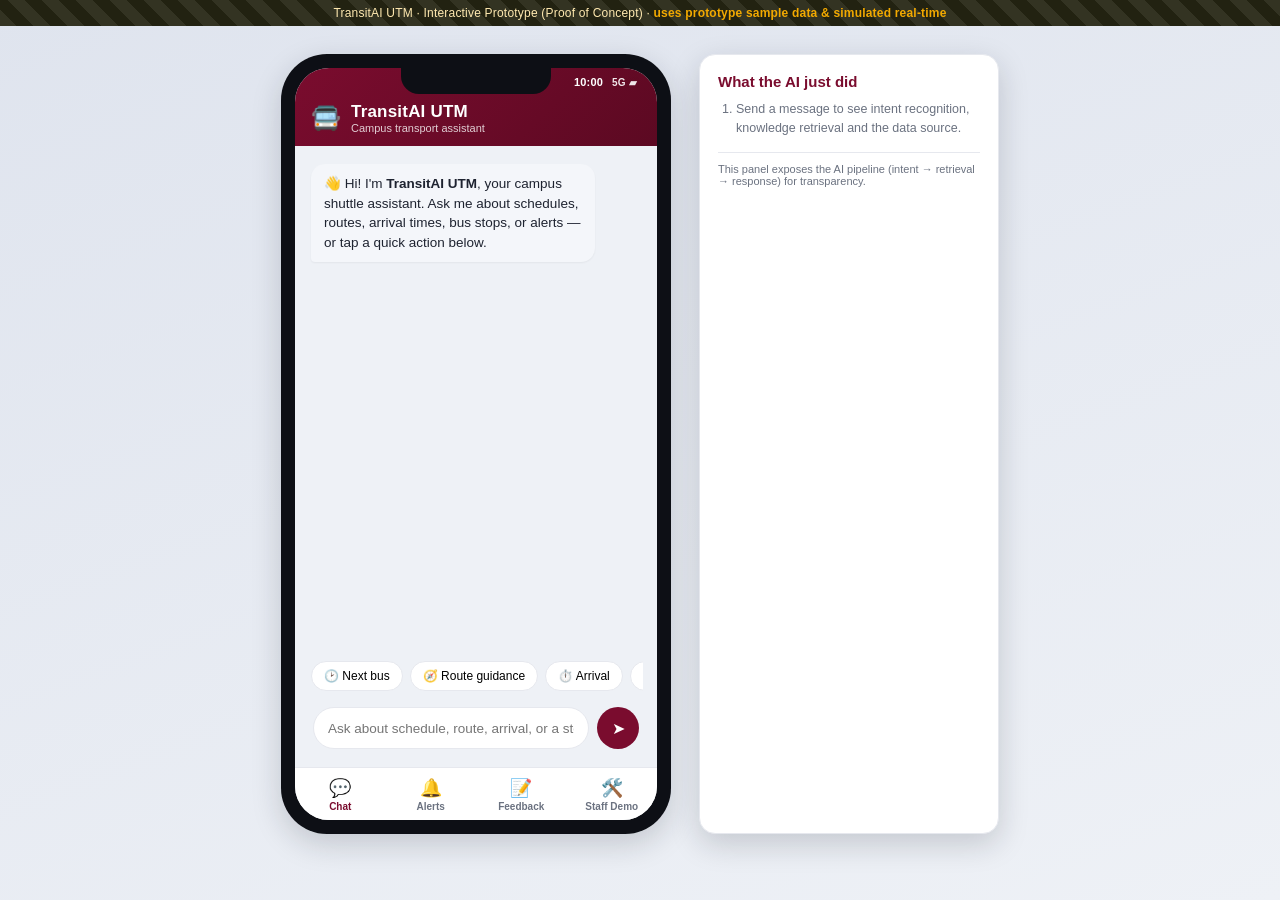
==== index.html @ 93e19abf "Publish TransitAI UTM static demo" ====
<!DOCTYPE html>
<html lang="en">
<head>
  <meta charset="UTF-8" />
  <meta name="viewport" content="width=device-width, initial-scale=1.0" />
  <title>TransitAI UTM — Campus Transport Chatbot (Prototype)</title>
  <link rel="icon" href="data:image/svg+xml,&lt;svg xmlns='http://www.w3.org/2000/svg' viewBox='0 0 100 100'&gt;&lt;text y='.9em' font-size='90'&gt;🚍&lt;/text&gt;&lt;/svg&gt;" />
  <link rel="stylesheet" href="css/styles.css" />
</head>
<body>
  <!-- Prototype banner (visible "this is a POC" label for the grader) -->
  <div class="proto-banner">
    TransitAI UTM · Interactive Prototype (Proof of Concept) ·
    <strong>uses prototype sample data &amp; simulated real-time</strong>
  </div>

  <main class="stage">
    <!-- ================= PHONE FRAME ================= -->
    <div class="phone" role="application" aria-label="TransitAI UTM chatbot">
      <div class="phone-notch"></div>
      <div class="app">
        <div class="statusbar" aria-label="Phone status">
          <span id="phoneTime">10:00</span>
          <span class="status-icons">5G ▰</span>
        </div>

        <!-- ---------- App header ---------- -->
        <header class="app-header">
          <div class="brand">
            <span class="brand-logo">🚍</span>
            <div>
              <div class="brand-name">TransitAI&nbsp;UTM</div>
              <div class="brand-sub">Campus transport assistant</div>
            </div>
          </div>
          <div id="intentChip" class="intent-chip hidden" title="Detected intent &amp; confidence"></div>
        </header>

        <!-- ============ SCREENS ============ -->

        <!-- 1) HOME / CHAT QUERY / (Schedule, Route, Arrival render here) -->
        <section id="screen-chat" class="screen is-active">
          <div id="thread" class="thread" aria-live="polite"></div>

          <div class="quick-actions" id="quickActions">
            <button class="qa" data-q="When is the next bus to FKE?">🕑 Next bus</button>
            <button class="qa" data-q="How do I get from KTDI to P19 FKE?">🧭 Route guidance</button>
            <button class="qa" data-q="When will the next bus arrive at CP?">⏱️ Arrival</button>
            <button class="qa" data-q="Where is the FC bus stop?">📍 Bus stop</button>
            <button class="qa" data-screen="screen-alerts">🔔 Alerts</button>
            <button class="qa" data-q="Is the shuttle free?">❓ FAQ</button>
          </div>

          <form id="chatForm" class="composer" autocomplete="off">
            <input id="chatInput" type="text" placeholder="Ask about schedule, route, arrival, or a stop…" />
            <button type="submit" aria-label="Send">➤</button>
          </form>
        </section>

        <!-- 2) ALERTS / NOTIFICATIONS -->
        <section id="screen-alerts" class="screen">
          <h2 class="screen-title">🔔 Alerts &amp; Notifications
            <span class="sim-tag">simulated</span></h2>
          <p class="screen-help">Delay notices are produced by the resolution-logic
            engine when a route you subscribe to is delayed.</p>
          <div id="alertList" class="alert-list"></div>

          <h3 class="sub">Your route subscriptions</h3>
          <div id="subList" class="sub-list"></div>
        </section>

        <!-- 3) BUS STOP DETAIL -->
        <section id="screen-stop" class="screen">
          <button class="back-btn" data-screen="screen-chat">‹ Back to chat</button>
          <h2 class="screen-title">📍 Bus Stop Detail</h2>
          <div id="stopDetail" class="stop-detail"></div>
        </section>

        <!-- 4) FEEDBACK / ESCALATE -->
        <section id="screen-feedback" class="screen">
          <button class="back-btn" data-screen="screen-chat">‹ Back to chat</button>
          <h2 class="screen-title">📝 Feedback / Escalate</h2>
          <p class="screen-help">Report wrong information or an unresolved issue.
            It is logged for transport staff follow-up.</p>
          <form id="feedbackForm" class="feedback-form">
            <label>Issue type
              <select id="fbType">
                <option>Wrong schedule / route info</option>
                <option>Missed the bus</option>
                <option>Bus did not arrive</option>
                <option>Other</option>
              </select>
            </label>
            <label>Details
              <textarea id="fbText" rows="3" placeholder="Describe the problem…"></textarea>
            </label>
            <button type="submit">Submit report</button>
          </form>
          <div id="fbLog" class="fb-log"></div>
        </section>

        <!-- 5) STAFF DEMO PANEL (drives the resolution proof) -->
        <section id="screen-admin" class="screen">
          <h2 class="screen-title">🛠️ Staff / Demo Control
            <span class="sim-tag">demo control</span></h2>
          <p class="screen-help">Transport staff demo controls. Mark a route delayed to trigger the
            <strong>resolution-refutation</strong> proof that notifies subscribed users. The
            separate Word file remains the Administrator Manual for grading.</p>

          <div class="demo-time">
            <label for="demoTimeSelect">Demo time</label>
            <select id="demoTimeSelect">
              <option value="demo|08:00|Morning peak demo">08:00 · Morning peak</option>
              <option value="demo|10:00|Morning class demo" selected>10:00 · Class demo</option>
              <option value="demo|13:00|Lunch demo">13:00 · Lunch</option>
              <option value="demo|17:30|Evening return demo">17:30 · Evening return</option>
              <option value="demo|20:30|Night closed-service demo">20:30 · Night closed-service</option>
              <option value="live||Live device time">Live device time</option>
            </select>
            <small id="demoTimeNote">Schedule and ETA cards use this time.</small>
          </div>

          <div id="routeAdmin" class="route-admin"></div>

          <h3 class="sub">Resolution proof trace
            <span class="muted">(report Figure 5.2)</span></h3>
          <div id="proofBox" class="proof-box">
            <em class="muted">Toggle a delay above to run the proof…</em>
          </div>
        </section>

        <!-- ============ Bottom navigation ============ -->
        <nav class="tabbar">
          <button class="tab is-active" data-screen="screen-chat">💬<span>Chat</span></button>
          <button class="tab" data-screen="screen-alerts">🔔<span>Alerts</span></button>
          <button class="tab" data-screen="screen-feedback">📝<span>Feedback</span></button>
          <button class="tab" data-screen="screen-admin">🛠️<span>Staff Demo</span></button>
        </nav>

      </div><!-- /.app -->
    </div><!-- /.phone -->

    <!-- Side helper: intent transparency / what just happened -->
    <aside class="explain">
      <h3>What the AI just did</h3>
      <ol id="explainLog" class="explain-log">
        <li class="muted">Send a message to see intent recognition,
            knowledge retrieval and the data source.</li>
      </ol>
      <p class="explain-foot">This panel exposes the AI pipeline
        (intent → retrieval → response) for transparency.</p>
    </aside>
  </main>

  <!-- Scripts: data first, then engines, then controllers -->
  <script src="js/kb.js"></script>
  <script src="js/intent.js"></script>
  <script src="js/retriever.js"></script>
  <script src="js/resolution.js"></script>
  <script src="js/chat.js"></script>
  <script src="js/app.js"></script>
</body>
</html>
---- css/styles.css ----
/* =============================================================================
 * TransitAI UTM — Prototype styles
 * UTM palette: maroon #7a0c2e, gold #f2a900, ink #1e2330.
 * Mobile-app look inside a phone frame; a side "explain" panel exposes the AI.
 * ========================================================================== */
:root{
  --maroon:#7a0c2e; --maroon-d:#5c0922; --gold:#f2a900; --gold-d:#c98a00;
  --ink:#1e2330; --muted:#6b7280; --line:#e6e8ee; --bg:#eef1f6;
  --bot:#f4f6fa; --user:#7a0c2e; --ok:#1f9d55; --warn:#c0392b; --blue:#1f6fd6;
  --radius:16px; --shadow:0 10px 30px rgba(20,25,40,.18);
  font-family:-apple-system,BlinkMacSystemFont,"Segoe UI",Roboto,Helvetica,Arial,sans-serif;
}
*{box-sizing:border-box}
body{margin:0;background:linear-gradient(160deg,#dfe4ee,#eef1f6);color:var(--ink);min-height:100vh}

.proto-banner{
  background:repeating-linear-gradient(45deg,#332,#332 12px,#221 12px,#221 24px);
  color:#ffe9b0;font-size:12px;text-align:center;padding:6px 10px;letter-spacing:.2px}
.proto-banner strong{color:var(--gold)}

.stage{display:flex;gap:28px;justify-content:center;align-items:flex-start;
  padding:28px 18px;flex-wrap:wrap}

/* ---------------- phone frame ---------------- */
.phone{position:relative;width:390px;height:780px;background:#0d0f15;border-radius:46px;
  padding:14px;box-shadow:var(--shadow);flex:0 0 auto}
.phone-notch{position:absolute;top:14px;left:50%;transform:translateX(-50%);
  width:150px;height:26px;background:#0d0f15;border-radius:0 0 18px 18px;z-index:5}
.app{position:relative;width:100%;height:100%;background:var(--bg);border-radius:34px;
  overflow:hidden;display:flex;flex-direction:column}
.statusbar{position:absolute;top:8px;left:20px;right:20px;z-index:8;color:#fff;
  display:flex;justify-content:flex-end;gap:9px;align-items:center;font-size:11px;
  font-weight:800;letter-spacing:.2px;pointer-events:none}
.status-icons{font-size:10px;opacity:.9}

/* ---------------- header ---------------- */
.app-header{background:linear-gradient(135deg,var(--maroon),var(--maroon-d));
  color:#fff;padding:34px 16px 12px;display:flex;align-items:center;
  justify-content:space-between;gap:8px}
.brand{display:flex;align-items:center;gap:10px}
.brand-logo{font-size:24px}
.brand-name{font-weight:800;font-size:17px;letter-spacing:.2px}
.brand-sub{font-size:11px;opacity:.8}
.intent-chip{background:var(--gold);color:#3a2600;font-size:11px;font-weight:700;
  padding:4px 9px;border-radius:999px;max-width:150px;line-height:1.2}
.intent-chip small{display:block;font-weight:600;opacity:.8}

/* ---------------- screens ---------------- */
.screen{flex:1;overflow-y:auto;padding:14px;display:none;animation:fade .2s ease}
.screen.is-active{display:flex;flex-direction:column}
@keyframes fade{from{opacity:0;transform:translateY(6px)}to{opacity:1;transform:none}}
.screen-title{font-size:16px;margin:4px 0 6px;display:flex;align-items:center;gap:8px}
.screen-help{font-size:12px;color:var(--muted);margin:0 0 12px}
.sub{font-size:13px;margin:16px 0 8px;color:var(--maroon)}
.muted{color:var(--muted)} .hidden{display:none!important}
.sim-tag{background:#fff3cd;color:#8a6d00;font-size:10px;font-weight:700;
  padding:2px 7px;border-radius:6px;border:1px solid #ecd98a}
.source-tag{display:inline-block;background:#eef8f4;color:#126b46;border:1px solid #bce7d2;
  border-radius:6px;padding:2px 7px;font-size:10px;font-weight:800;margin-left:4px}
.source-tag.mock{background:#fff3cd;color:#8a6d00;border-color:#ecd98a}

/* ---------------- chat thread ---------------- */
.thread{flex:1;overflow-y:auto;display:flex;flex-direction:column;gap:10px;padding:4px 2px 8px}
.msg{max-width:86%;padding:10px 13px;border-radius:14px;font-size:13.5px;line-height:1.45;
  box-shadow:0 1px 2px rgba(0,0,0,.05);white-space:pre-wrap}
.msg.bot{background:var(--bot);align-self:flex-start;border-bottom-left-radius:4px}
.msg.user{background:var(--user);color:#fff;align-self:flex-end;border-bottom-right-radius:4px}
.msg .src{display:block;margin-top:6px;font-size:10.5px;color:var(--muted)}
.card .src{display:block;margin-top:8px;font-size:10.5px;color:var(--muted);line-height:1.35}

/* result cards rendered inside the thread */
.card{background:#fff;border:1px solid var(--line);border-radius:14px;padding:12px;
  align-self:flex-start;max-width:92%;box-shadow:0 2px 8px rgba(20,25,40,.06)}
.card h4{margin:0 0 8px;font-size:13.5px;display:flex;align-items:center;gap:7px}
.card .row{display:flex;justify-content:space-between;font-size:12.5px;padding:3px 0;
  border-bottom:1px dashed var(--line)}
.card .row span:first-child{flex:0 0 92px;color:var(--muted)}
.card .row span:last-child{flex:1;text-align:right;overflow-wrap:anywhere}
.card .row:last-child{border-bottom:0}
.card .big{font-size:20px;font-weight:800;color:var(--maroon)}
.pill{display:inline-block;font-size:11px;font-weight:700;padding:2px 8px;border-radius:999px;
  background:#eef3ff;color:var(--blue)}
.pill.warn{background:#fdecea;color:var(--warn)}
.pill.ok{background:#e7f6ec;color:var(--ok)}
.seq{display:flex;flex-wrap:wrap;gap:6px;margin-top:6px}
.seq span{background:#f3f4f8;border:1px solid var(--line);border-radius:8px;
  padding:3px 8px;font-size:11.5px}
.seq i{color:var(--gold-d);font-style:normal;margin:0 2px}
.link-btn{background:none;border:0;color:var(--blue);font-size:12px;cursor:pointer;
  padding:6px 0 0;text-decoration:underline}

/* ---------------- quick actions + composer ---------------- */
.quick-actions{display:flex;gap:7px;overflow-x:auto;padding:8px 2px}
.qa{flex:0 0 auto;background:#fff;border:1px solid var(--line);border-radius:999px;
  padding:7px 12px;font-size:12px;cursor:pointer;white-space:nowrap}
.qa:hover{border-color:var(--gold);background:#fffaf0}
.composer{display:flex;gap:8px;padding:8px 4px 4px}
.composer input{flex:1;border:1px solid var(--line);border-radius:999px;padding:11px 14px;
  font-size:13.5px;outline:none}
.composer input:focus{border-color:var(--maroon)}
.composer button{background:var(--maroon);color:#fff;border:0;border-radius:50%;
  width:42px;height:42px;font-size:16px;cursor:pointer}
.composer button:hover{background:var(--maroon-d)}

/* ---------------- alerts / subs ---------------- */
.alert-list,.sub-list{display:flex;flex-direction:column;gap:8px}
.alert{background:#fff;border-left:4px solid var(--warn);border-radius:10px;padding:10px 12px;
  box-shadow:0 1px 4px rgba(0,0,0,.05)}
.alert.info{border-left-color:var(--blue)}
.alert h4{margin:0 0 3px;font-size:13px}
.alert p{margin:0;font-size:12px;color:var(--muted)}
.alert time{font-size:10.5px;color:var(--muted)}
.sub-row{display:flex;justify-content:space-between;align-items:center;background:#fff;
  border:1px solid var(--line);border-radius:10px;padding:9px 12px;font-size:13px}
.empty{font-size:12px;color:var(--muted);text-align:center;padding:18px}

/* ---------------- bus stop detail ---------------- */
.stop-detail .hero{background:linear-gradient(135deg,var(--maroon),var(--maroon-d));
  color:#fff;border-radius:14px;padding:14px;margin-bottom:12px}
.stop-detail .hero h3{margin:0 0 4px;font-size:16px}
.stop-detail .hero p{margin:0;font-size:12px;opacity:.9}
.stop-detail ul{margin:6px 0;padding-left:18px;font-size:13px}
.facil{display:flex;flex-wrap:wrap;gap:6px;margin:6px 0}
.facil span{background:#f3f4f8;border-radius:8px;padding:3px 9px;font-size:11.5px}

/* ---------------- feedback ---------------- */
.feedback-form{display:flex;flex-direction:column;gap:10px}
.feedback-form label{font-size:12px;color:var(--muted);display:flex;flex-direction:column;gap:4px}
.feedback-form select,.feedback-form textarea{border:1px solid var(--line);border-radius:10px;
  padding:9px;font-size:13px;font-family:inherit}
.feedback-form button{background:var(--maroon);color:#fff;border:0;border-radius:10px;
  padding:11px;font-weight:700;cursor:pointer}
.fb-log{margin-top:14px;display:flex;flex-direction:column;gap:6px}
.fb-item{background:#fff;border:1px solid var(--line);border-radius:10px;padding:9px 11px;font-size:12px}
.fb-item b{color:var(--maroon)}

/* ---------------- admin + proof ---------------- */
.route-admin{display:flex;flex-direction:column;gap:8px}
.demo-time{background:#fff;border:1px solid var(--line);border-radius:12px;padding:10px 12px;
  margin-bottom:10px;display:flex;flex-direction:column;gap:5px}
.demo-time label{font-size:12px;font-weight:800;color:var(--maroon)}
.demo-time select{border:1px solid var(--line);border-radius:8px;padding:8px;font-size:12.5px;
  font-family:inherit;background:#fff}
.demo-time small{color:var(--muted);font-size:11px}
.route-row{display:flex;align-items:center;justify-content:space-between;background:#fff;
  border:1px solid var(--line);border-radius:10px;padding:10px 12px}
.route-row .rname{font-size:13px;font-weight:600}
.route-row .rstops{font-size:11px;color:var(--muted)}
.switch{position:relative;width:46px;height:26px;flex:0 0 auto}
.switch input{opacity:0;width:0;height:0}
.slider{position:absolute;inset:0;background:#cdd2dc;border-radius:999px;cursor:pointer;transition:.2s}
.slider::before{content:"";position:absolute;height:20px;width:20px;left:3px;top:3px;
  background:#fff;border-radius:50%;transition:.2s}
.switch input:checked + .slider{background:var(--warn)}
.switch input:checked + .slider::before{transform:translateX(20px)}

.proof-box{background:#0f1320;color:#d8e0f0;border-radius:12px;padding:12px;
  font-family:"SF Mono",Menlo,Consolas,monospace;font-size:11.5px;line-height:1.6;overflow-x:auto}
.proof-step{display:flex;flex-wrap:wrap;gap:8px;padding:3px 0;border-bottom:1px solid #1d2438}
.proof-step:last-child{border-bottom:0}
.proof-step .tag{flex:0 0 46px;color:var(--gold);font-weight:700}
.proof-step .cl{flex:1;color:#e9eefb;white-space:normal;overflow-wrap:anywhere}
.proof-step .why{flex:0 0 100%;color:#7e8aa8;font-size:10.5px;padding-left:54px}
.proof-step.final .cl{color:#5fe39a;font-weight:700}
.proof-result{margin-top:8px;font-size:12px;font-weight:700}
.proof-result.ok{color:var(--ok)} .proof-result.no{color:var(--gold-d)}

/* ---------------- tabbar ---------------- */
.tabbar{display:flex;background:#fff;border-top:1px solid var(--line)}
.tab{flex:1;background:none;border:0;padding:9px 4px 8px;font-size:18px;cursor:pointer;
  color:var(--muted);display:flex;flex-direction:column;align-items:center;gap:2px}
.tab span{font-size:10px;font-weight:600}
.tab.is-active{color:var(--maroon)}
.tab.is-active span{color:var(--maroon)}

/* ---------------- side explain panel ---------------- */
.explain{flex:0 0 300px;max-width:300px;background:#fff;border:1px solid var(--line);
  border-radius:var(--radius);padding:18px;box-shadow:var(--shadow);align-self:stretch;
  max-height:780px;overflow-y:auto}
.explain h3{margin:0 0 10px;font-size:15px;color:var(--maroon)}
.explain-log{margin:0;padding-left:18px;display:flex;flex-direction:column;gap:10px;font-size:12.5px}
.explain-log li{line-height:1.5}
.explain-log .k{font-weight:700;color:var(--ink)}
.explain-log code{background:#f3f4f8;border-radius:5px;padding:1px 5px;font-size:11.5px}
.explain-foot{margin-top:14px;font-size:11px;color:var(--muted);border-top:1px solid var(--line);
  padding-top:10px}
.bar{height:6px;background:#eef0f5;border-radius:999px;overflow:hidden;margin-top:3px}
.bar > i{display:block;height:100%;background:linear-gradient(90deg,var(--gold),var(--maroon))}

@media(max-width:760px){.explain{flex-basis:390px;max-width:390px}}
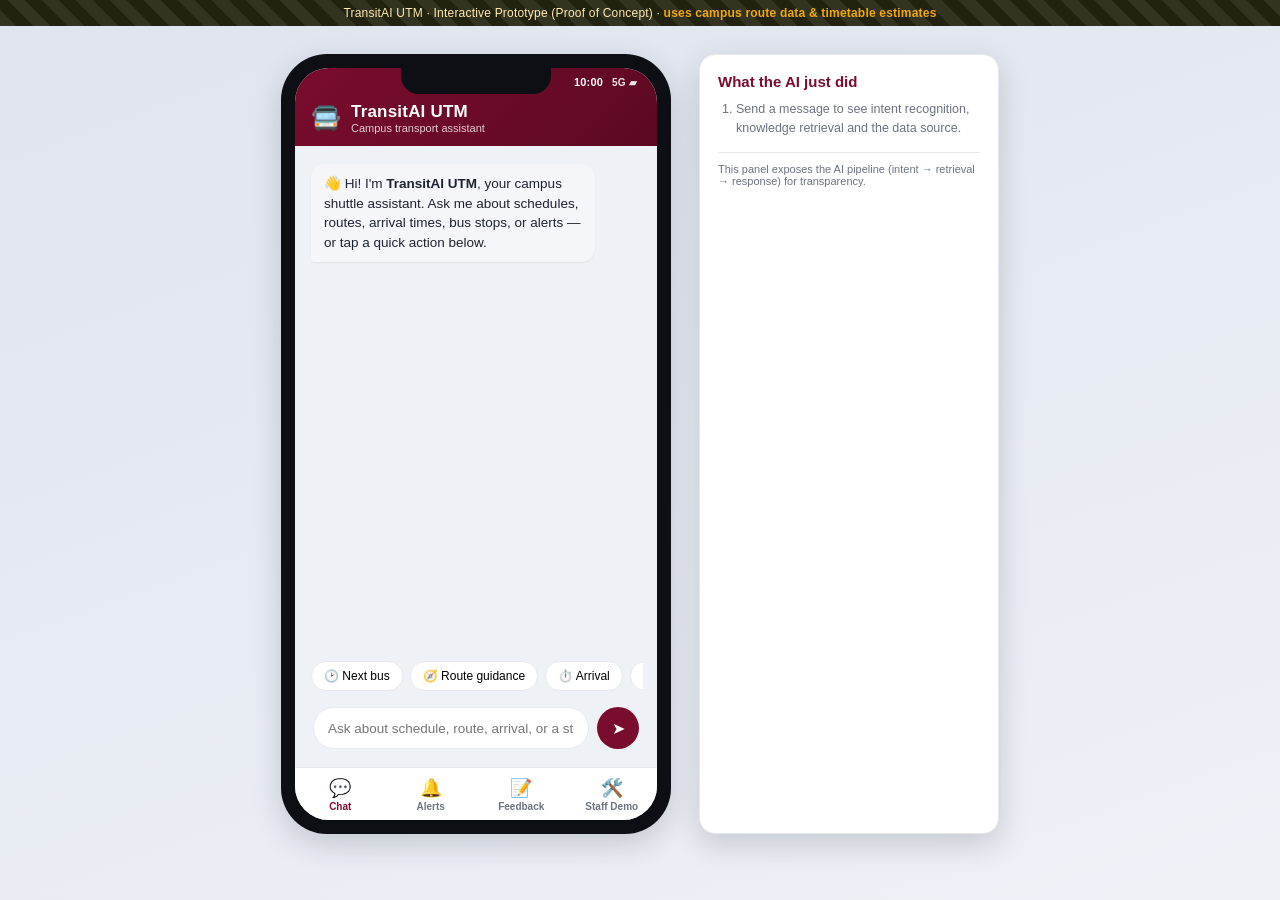
==== commit 0196f75e: "Improve proof trace readability" ====
--- a/index.html
+++ b/index.html
@@ -11,7 +11,7 @@
   <!-- Prototype banner (visible "this is a POC" label for the grader) -->
   <div class="proto-banner">
     TransitAI UTM · Interactive Prototype (Proof of Concept) ·
-    <strong>uses prototype sample data &amp; simulated real-time</strong>
+    <strong>uses campus route data &amp; timetable estimates</strong>
   </div>
 
   <main class="stage">
@@ -59,8 +59,7 @@
 
         <!-- 2) ALERTS / NOTIFICATIONS -->
         <section id="screen-alerts" class="screen">
-          <h2 class="screen-title">🔔 Alerts &amp; Notifications
-            <span class="sim-tag">simulated</span></h2>
+          <h2 class="screen-title">🔔 Alerts &amp; Notifications</h2>
           <p class="screen-help">Delay notices are produced by the resolution-logic
             engine when a route you subscribe to is delayed.</p>
           <div id="alertList" class="alert-list"></div>
--- a/css/styles.css
+++ b/css/styles.css
@@ -74,9 +74,10 @@
 .card h4{margin:0 0 8px;font-size:13.5px;display:flex;align-items:center;gap:7px}
 .card .row{display:flex;justify-content:space-between;font-size:12.5px;padding:3px 0;
   border-bottom:1px dashed var(--line)}
-.card .row span:first-child{flex:0 0 92px;color:var(--muted)}
+.card .row span:first-child{flex:0 0 108px;color:var(--muted)}
 .card .row span:last-child{flex:1;text-align:right;overflow-wrap:anywhere}
 .card .row:last-child{border-bottom:0}
+.card .row.urgent span:last-child{color:var(--warn);font-weight:800}
 .card .big{font-size:20px;font-weight:800;color:var(--maroon)}
 .pill{display:inline-block;font-size:11px;font-weight:700;padding:2px 8px;border-radius:999px;
   background:#eef3ff;color:var(--blue)}
@@ -110,6 +111,11 @@
 .alert h4{margin:0 0 3px;font-size:13px}
 .alert p{margin:0;font-size:12px;color:var(--muted)}
 .alert time{font-size:10.5px;color:var(--muted)}
+.alert-grid{display:grid;grid-template-columns:80px 1fr;gap:3px 8px;margin:8px 0;
+  font-size:12px;border-top:1px dashed var(--line);border-bottom:1px dashed var(--line);
+  padding:7px 0}
+.alert-grid span{color:var(--muted)}
+.alert-grid strong{font-weight:800;text-align:right;overflow-wrap:anywhere}
 .sub-row{display:flex;justify-content:space-between;align-items:center;background:#fff;
   border:1px solid var(--line);border-radius:10px;padding:9px 12px;font-size:13px}
 .empty{font-size:12px;color:var(--muted);text-align:center;padding:18px}
@@ -146,6 +152,7 @@
   border:1px solid var(--line);border-radius:10px;padding:10px 12px}
 .route-row .rname{font-size:13px;font-weight:600}
 .route-row .rstops{font-size:11px;color:var(--muted)}
+.route-row .rschedule{font-size:10.5px;color:var(--maroon);margin-top:2px}
 .switch{position:relative;width:46px;height:26px;flex:0 0 auto}
 .switch input{opacity:0;width:0;height:0}
 .slider{position:absolute;inset:0;background:#cdd2dc;border-radius:999px;cursor:pointer;transition:.2s}
@@ -154,16 +161,23 @@
 .switch input:checked + .slider{background:var(--warn)}
 .switch input:checked + .slider::before{transform:translateX(20px)}
 
-.proof-box{background:#0f1320;color:#d8e0f0;border-radius:12px;padding:12px;
-  font-family:"SF Mono",Menlo,Consolas,monospace;font-size:11.5px;line-height:1.6;overflow-x:auto}
-.proof-step{display:flex;flex-wrap:wrap;gap:8px;padding:3px 0;border-bottom:1px solid #1d2438}
-.proof-step:last-child{border-bottom:0}
-.proof-step .tag{flex:0 0 46px;color:var(--gold);font-weight:700}
-.proof-step .cl{flex:1;color:#e9eefb;white-space:normal;overflow-wrap:anywhere}
-.proof-step .why{flex:0 0 100%;color:#7e8aa8;font-size:10.5px;padding-left:54px}
-.proof-step.final .cl{color:#5fe39a;font-weight:700}
-.proof-result{margin-top:8px;font-size:12px;font-weight:700}
-.proof-result.ok{color:var(--ok)} .proof-result.no{color:var(--gold-d)}
+.proof-box{background:#fff;color:var(--ink);border:1px solid var(--line);border-radius:12px;
+  padding:10px;font-size:12px;line-height:1.35;overflow:visible;box-shadow:0 2px 8px rgba(20,25,40,.06)}
+.proof-step{display:grid;grid-template-columns:56px minmax(0,1fr);gap:3px 8px;
+  padding:8px;border:1px solid var(--line);border-radius:9px;background:#f8fafc;margin-bottom:7px}
+.proof-step:last-child{margin-bottom:0}
+.proof-step .tag{grid-row:1/3;width:52px;min-height:24px;border-radius:7px;background:#fff4cf;
+  color:var(--maroon);border:1px solid #f0d78d;font-weight:800;display:flex;align-items:center;
+  justify-content:center;font-size:10.7px}
+.proof-step .cl{font-family:"SF Mono",Menlo,Consolas,monospace;color:#182033;white-space:normal;
+  overflow-wrap:anywhere;font-size:11.4px}
+.proof-step .why{grid-column:2;color:var(--muted);font-size:10.7px;padding-left:0}
+.proof-step.final{background:#eef8f2;border-color:#bfe8cd}
+.proof-step.final .tag{background:#dff3e7;border-color:#bfe8cd;color:#0f7a3e}
+.proof-step.final .cl{color:#0f7a3e;font-weight:800}
+.proof-result{margin-top:9px;font-size:12px;font-weight:800;border-radius:9px;padding:9px 10px}
+.proof-result.ok{color:#0f7a3e;background:#eef8f2;border:1px solid #bfe8cd}
+.proof-result.no{color:#8a5b00;background:#fff6d8;border:1px solid #ecd98a}
 
 /* ---------------- tabbar ---------------- */
 .tabbar{display:flex;background:#fff;border-top:1px solid var(--line)}
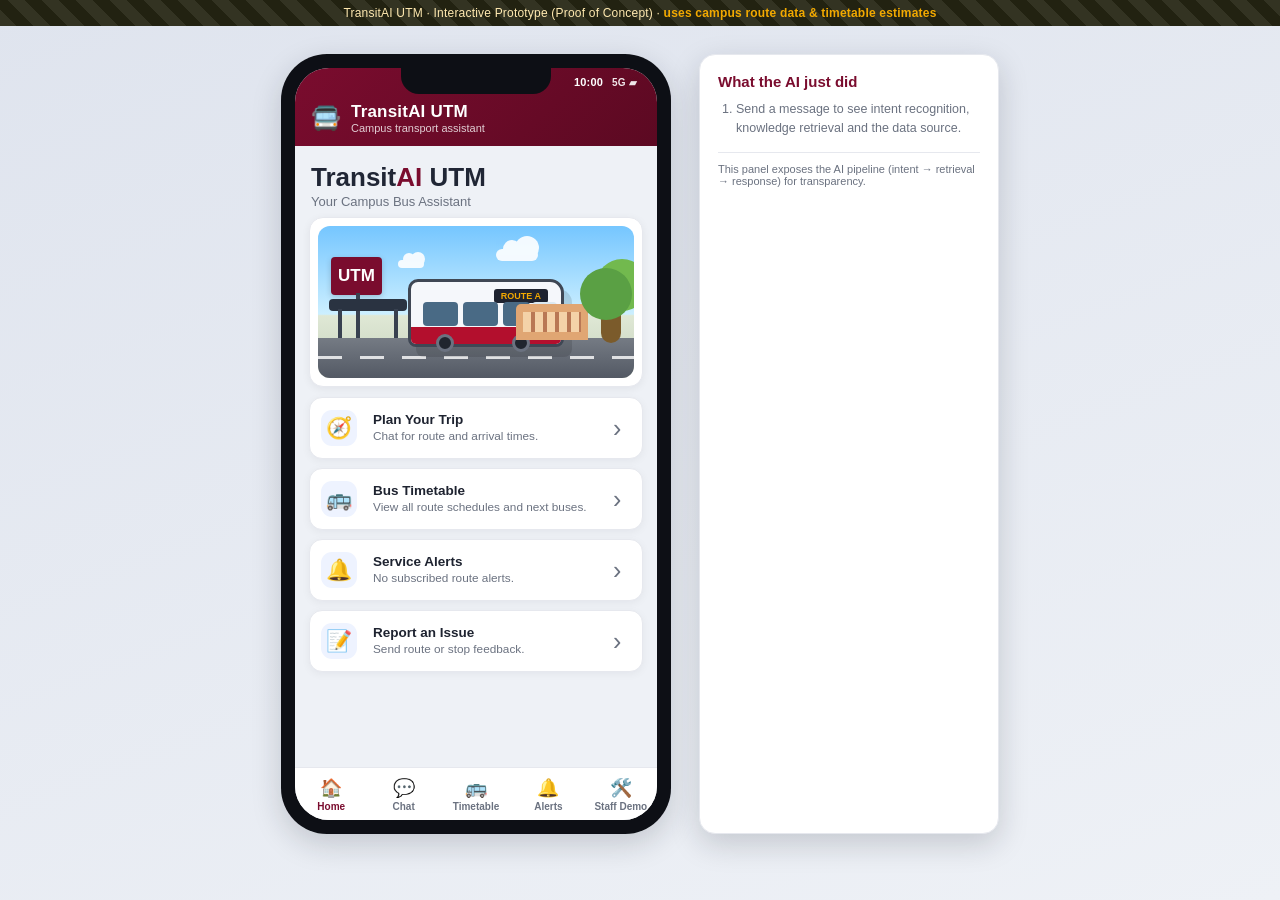
==== commit 56704dd1: "Add home timetable and subscribed alerts" ====
--- a/index.html
+++ b/index.html
@@ -38,8 +38,60 @@
 
         <!-- ============ SCREENS ============ -->
 
-        <!-- 1) HOME / CHAT QUERY / (Schedule, Route, Arrival render here) -->
-        <section id="screen-chat" class="screen is-active">
+        <!-- 1) HOME -->
+        <section id="screen-home" class="screen is-active">
+          <div class="home-title">
+            <h1>Transit<span>AI</span> UTM</h1>
+            <p>Your Campus Bus Assistant</p>
+          </div>
+
+          <div class="home-hero" aria-label="UTM shuttle bus illustration">
+            <div class="hero-sky">
+              <span class="cloud c1"></span>
+              <span class="cloud c2"></span>
+              <span class="utm-sign">UTM</span>
+              <div class="shelter"></div>
+              <div class="road"></div>
+              <div class="bus-art">
+                <span class="route-board">ROUTE A</span>
+                <span class="bus-window w1"></span>
+                <span class="bus-window w2"></span>
+                <span class="bus-window w3"></span>
+                <span class="bus-front"></span>
+                <span class="wheel left"></span>
+                <span class="wheel right"></span>
+              </div>
+              <div class="campus-building"></div>
+              <div class="tree"></div>
+            </div>
+          </div>
+
+          <div class="home-actions">
+            <button class="home-card" data-screen="screen-chat">
+              <span class="home-icon">🧭</span>
+              <span><b>Plan Your Trip</b><small>Chat for route and arrival times.</small></span>
+              <i>›</i>
+            </button>
+            <button class="home-card" data-screen="screen-timetable">
+              <span class="home-icon">🚌</span>
+              <span><b>Bus Timetable</b><small>View all route schedules and next buses.</small></span>
+              <i>›</i>
+            </button>
+            <button class="home-card" data-screen="screen-alerts">
+              <span class="home-icon">🔔</span>
+              <span><b>Service Alerts</b><small id="homeAlertText">No subscribed route alerts.</small></span>
+              <i>›</i>
+            </button>
+            <button class="home-card" data-screen="screen-feedback">
+              <span class="home-icon">📝</span>
+              <span><b>Report an Issue</b><small>Send route or stop feedback.</small></span>
+              <i>›</i>
+            </button>
+          </div>
+        </section>
+
+        <!-- 2) CHAT QUERY / (Schedule, Route, Arrival render here) -->
+        <section id="screen-chat" class="screen">
           <div id="thread" class="thread" aria-live="polite"></div>
 
           <div class="quick-actions" id="quickActions">
@@ -57,7 +109,14 @@
           </form>
         </section>
 
-        <!-- 2) ALERTS / NOTIFICATIONS -->
+        <!-- 3) TIMETABLE -->
+        <section id="screen-timetable" class="screen">
+          <h2 class="screen-title">🚌 Bus Timetable</h2>
+          <p class="screen-help">All campus shuttle routes, next bus times, service windows and frequency.</p>
+          <div id="timetableList" class="timetable-list"></div>
+        </section>
+
+        <!-- 4) ALERTS / NOTIFICATIONS -->
         <section id="screen-alerts" class="screen">
           <h2 class="screen-title">🔔 Alerts &amp; Notifications</h2>
           <p class="screen-help">Delay notices are produced by the resolution-logic
@@ -68,16 +127,16 @@
           <div id="subList" class="sub-list"></div>
         </section>
 
-        <!-- 3) BUS STOP DETAIL -->
+        <!-- 5) BUS STOP DETAIL -->
         <section id="screen-stop" class="screen">
-          <button class="back-btn" data-screen="screen-chat">‹ Back to chat</button>
+          <button class="back-btn" data-screen="screen-home">‹ Back to home</button>
           <h2 class="screen-title">📍 Bus Stop Detail</h2>
           <div id="stopDetail" class="stop-detail"></div>
         </section>
 
-        <!-- 4) FEEDBACK / ESCALATE -->
+        <!-- 6) FEEDBACK / ESCALATE -->
         <section id="screen-feedback" class="screen">
-          <button class="back-btn" data-screen="screen-chat">‹ Back to chat</button>
+          <button class="back-btn" data-screen="screen-home">‹ Back to home</button>
           <h2 class="screen-title">📝 Feedback / Escalate</h2>
           <p class="screen-help">Report wrong information or an unresolved issue.
             It is logged for transport staff follow-up.</p>
@@ -98,7 +157,7 @@
           <div id="fbLog" class="fb-log"></div>
         </section>
 
-        <!-- 5) STAFF DEMO PANEL (drives the resolution proof) -->
+        <!-- 7) STAFF DEMO PANEL (drives the resolution proof) -->
         <section id="screen-admin" class="screen">
           <h2 class="screen-title">🛠️ Staff / Demo Control
             <span class="sim-tag">demo control</span></h2>
@@ -130,9 +189,10 @@
 
         <!-- ============ Bottom navigation ============ -->
         <nav class="tabbar">
-          <button class="tab is-active" data-screen="screen-chat">💬<span>Chat</span></button>
+          <button class="tab is-active" data-screen="screen-home">🏠<span>Home</span></button>
+          <button class="tab" data-screen="screen-chat">💬<span>Chat</span></button>
+          <button class="tab" data-screen="screen-timetable">🚌<span>Timetable</span></button>
           <button class="tab" data-screen="screen-alerts">🔔<span>Alerts</span></button>
-          <button class="tab" data-screen="screen-feedback">📝<span>Feedback</span></button>
           <button class="tab" data-screen="screen-admin">🛠️<span>Staff Demo</span></button>
         </nav>
 
--- a/css/styles.css
+++ b/css/styles.css
@@ -59,6 +59,65 @@
   border-radius:6px;padding:2px 7px;font-size:10px;font-weight:800;margin-left:4px}
 .source-tag.mock{background:#fff3cd;color:#8a6d00;border-color:#ecd98a}
 
+/* ---------------- home ---------------- */
+.home-title{padding:4px 2px 8px}
+.home-title h1{margin:0;font-size:26px;line-height:1;color:#202635;letter-spacing:0}
+.home-title h1 span{color:var(--maroon)}
+.home-title p{margin:4px 0 0;color:var(--muted);font-size:13px}
+.home-hero{background:#fff;border:1px solid var(--line);border-radius:14px;padding:8px;
+  box-shadow:0 2px 8px rgba(20,25,40,.06);margin-bottom:10px}
+.hero-sky{position:relative;height:152px;border-radius:12px;overflow:hidden;
+  background:linear-gradient(#75c6ff 0%,#ccefff 58%,#dfe8d5 59%,#c6d1bd 100%)}
+.cloud{position:absolute;background:#fff;border-radius:999px;opacity:.9}
+.cloud::before,.cloud::after{content:"";position:absolute;background:#fff;border-radius:50%}
+.cloud.c1{width:42px;height:12px;left:178px;top:23px}
+.cloud.c1::before{width:18px;height:18px;left:7px;top:-9px}.cloud.c1::after{width:24px;height:24px;left:19px;top:-13px}
+.cloud.c2{width:26px;height:8px;left:80px;top:34px}
+.cloud.c2::before{width:12px;height:12px;left:5px;top:-7px}.cloud.c2::after{width:14px;height:14px;left:13px;top:-8px}
+.utm-sign{position:absolute;left:13px;top:31px;background:var(--maroon);color:#fff;font-weight:900;
+  font-size:17px;padding:9px 7px;border-radius:4px;box-shadow:0 2px 6px rgba(0,0,0,.18)}
+.utm-sign::after{content:"";position:absolute;width:4px;height:62px;background:#384150;left:50%;top:36px}
+.shelter{position:absolute;left:11px;top:73px;width:78px;height:12px;background:#2a3341;border-radius:4px}
+.shelter::before,.shelter::after{content:"";position:absolute;width:4px;height:48px;background:#384150;top:10px}
+.shelter::before{left:9px}.shelter::after{right:9px}
+.campus-building{position:absolute;right:46px;bottom:38px;width:72px;height:36px;background:#e0a673;border-radius:5px 5px 0 0}
+.campus-building::before{content:"";position:absolute;inset:8px 7px;background:repeating-linear-gradient(90deg,#f4d2a8 0 8px,#b97855 8px 12px)}
+.tree{position:absolute;right:13px;bottom:35px;width:20px;height:48px;background:#7b5b2b;border-radius:10px}
+.tree::before{content:"";position:absolute;width:52px;height:52px;border-radius:50%;background:#5aa044;left:-21px;top:-27px;box-shadow:16px -9px 0 #72b94e}
+.road{position:absolute;left:0;right:0;bottom:0;height:40px;background:linear-gradient(#757b84,#535964)}
+.road::before{content:"";position:absolute;left:0;right:0;top:18px;height:3px;background:repeating-linear-gradient(90deg,#fff 0 24px,transparent 24px 42px);opacity:.8}
+.bus-art{position:absolute;left:90px;bottom:31px;width:156px;height:68px;background:#f5f7fb;border:3px solid #3f4754;
+  border-radius:10px 14px 8px 8px;box-shadow:8px 10px 0 rgba(0,0,0,.12)}
+.bus-art::before{content:"";position:absolute;left:0;right:0;bottom:0;height:17px;background:#b30f2d;border-radius:0 0 5px 5px}
+.route-board{position:absolute;right:13px;top:7px;background:#1e2330;color:#f2a900;font-size:9px;font-weight:900;padding:2px 7px;border-radius:3px}
+.bus-window{position:absolute;top:20px;height:24px;background:#496a85;border-radius:4px}
+.bus-window.w1{left:12px;width:35px}.bus-window.w2{left:52px;width:35px}.bus-window.w3{left:92px;width:27px}
+.bus-front{position:absolute;right:4px;top:20px;width:25px;height:36px;background:#dce9f1;border-radius:4px}
+.wheel{position:absolute;bottom:-8px;width:18px;height:18px;background:#20252e;border:3px solid #6b7280;border-radius:50%}
+.wheel.left{left:25px}.wheel.right{right:31px}
+.home-actions{display:flex;flex-direction:column;gap:9px}
+.home-card{display:grid;grid-template-columns:42px 1fr 18px;gap:10px;align-items:center;text-align:left;
+  background:#fff;border:1px solid var(--line);border-radius:13px;padding:12px 11px;cursor:pointer;
+  box-shadow:0 2px 8px rgba(20,25,40,.05);font-family:inherit;color:var(--ink)}
+.home-card:hover{border-color:#d4dae6;background:#fbfcff}
+.home-icon{width:36px;height:36px;border-radius:11px;background:#eef3ff;display:grid;place-items:center;font-size:21px}
+.home-card b{display:block;font-size:13.5px;margin-bottom:2px}
+.home-card small{display:block;color:var(--muted);font-size:11.8px;line-height:1.25}
+.home-card i{font-style:normal;color:var(--muted);font-size:25px}
+
+/* ---------------- timetable ---------------- */
+.timetable-list{display:flex;flex-direction:column;gap:8px}
+.timetable-card{background:#fff;border:1px solid var(--line);border-radius:12px;padding:10px 11px;
+  box-shadow:0 1px 5px rgba(20,25,40,.05)}
+.timetable-head{display:flex;justify-content:space-between;gap:8px;align-items:flex-start;margin-bottom:7px}
+.timetable-head b{font-size:13px;line-height:1.25}
+.timetable-next{font-size:12px;color:var(--maroon);font-weight:900;white-space:nowrap}
+.timetable-grid{display:grid;grid-template-columns:86px 1fr;gap:3px 8px;font-size:11.8px;
+  border-top:1px dashed var(--line);padding-top:7px}
+.timetable-grid span{color:var(--muted)}
+.timetable-grid strong{text-align:right;font-weight:700}
+.timetable-stops{margin-top:7px;color:var(--muted);font-size:10.8px;line-height:1.3}
+
 /* ---------------- chat thread ---------------- */
 .thread{flex:1;overflow-y:auto;display:flex;flex-direction:column;gap:10px;padding:4px 2px 8px}
 .msg{max-width:86%;padding:10px 13px;border-radius:14px;font-size:13.5px;line-height:1.45;
@@ -79,6 +138,12 @@
 .card .row:last-child{border-bottom:0}
 .card .row.urgent span:last-child{color:var(--warn);font-weight:800}
 .card .big{font-size:20px;font-weight:800;color:var(--maroon)}
+.arrival-summary{display:grid;grid-template-columns:1fr 1fr;gap:8px;margin:8px 0 10px}
+.arrival-metric{background:#f8fafc;border:1px solid var(--line);border-radius:10px;padding:9px 10px}
+.arrival-metric span{display:block;color:var(--muted);font-size:11px;font-weight:700;text-transform:uppercase}
+.arrival-metric strong{display:block;color:var(--maroon);font-size:24px;line-height:1.15;margin-top:2px}
+.arrival-metric.secondary strong{color:var(--ink)}
+.arrival-metric.late strong{color:var(--warn)}
 .pill{display:inline-block;font-size:11px;font-weight:700;padding:2px 8px;border-radius:999px;
   background:#eef3ff;color:var(--blue)}
 .pill.warn{background:#fdecea;color:var(--warn)}
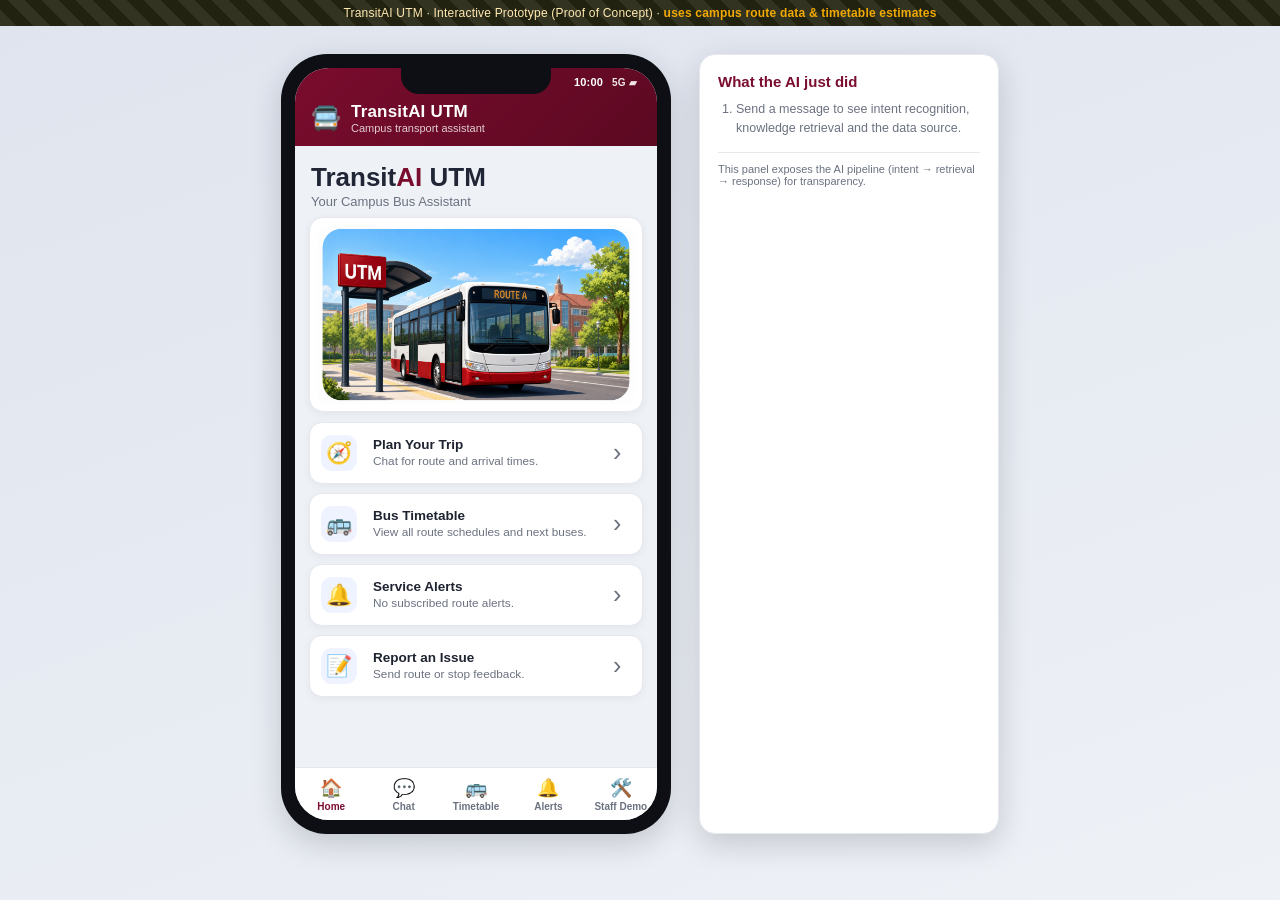
==== commit b7e29636: "Use generated bus hero image" ====
--- a/index.html
+++ b/index.html
@@ -46,24 +46,7 @@
           </div>
 
           <div class="home-hero" aria-label="UTM shuttle bus illustration">
-            <div class="hero-sky">
-              <span class="cloud c1"></span>
-              <span class="cloud c2"></span>
-              <span class="utm-sign">UTM</span>
-              <div class="shelter"></div>
-              <div class="road"></div>
-              <div class="bus-art">
-                <span class="route-board">ROUTE A</span>
-                <span class="bus-window w1"></span>
-                <span class="bus-window w2"></span>
-                <span class="bus-window w3"></span>
-                <span class="bus-front"></span>
-                <span class="wheel left"></span>
-                <span class="wheel right"></span>
-              </div>
-              <div class="campus-building"></div>
-              <div class="tree"></div>
-            </div>
+            <img class="hero-image" src="assets/home-bus-hero.png" alt="UTM shuttle bus at a campus stop" />
           </div>
 
           <div class="home-actions">
--- a/css/styles.css
+++ b/css/styles.css
@@ -64,8 +64,9 @@
 .home-title h1{margin:0;font-size:26px;line-height:1;color:#202635;letter-spacing:0}
 .home-title h1 span{color:var(--maroon)}
 .home-title p{margin:4px 0 0;color:var(--muted);font-size:13px}
-.home-hero{background:#fff;border:1px solid var(--line);border-radius:14px;padding:8px;
+.home-hero{background:#fff;border:1px solid var(--line);border-radius:14px;padding:7px;
   box-shadow:0 2px 8px rgba(20,25,40,.06);margin-bottom:10px}
+.hero-image{display:block;width:100%;aspect-ratio:16/9;object-fit:cover;border-radius:12px}
 .hero-sky{position:relative;height:152px;border-radius:12px;overflow:hidden;
   background:linear-gradient(#75c6ff 0%,#ccefff 58%,#dfe8d5 59%,#c6d1bd 100%)}
 .cloud{position:absolute;background:#fff;border-radius:999px;opacity:.9}
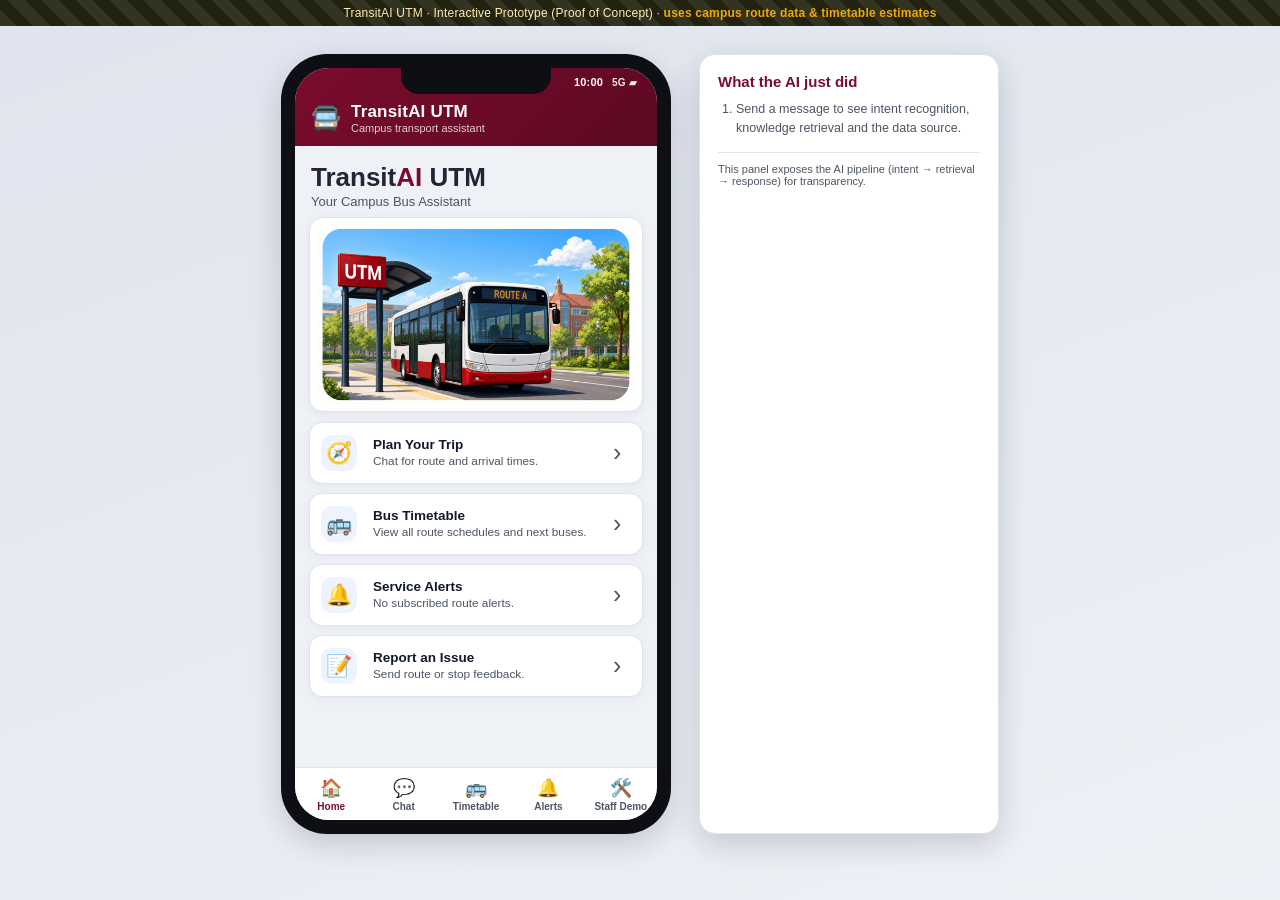
==== commit d5828359: "Redesign alerts and staff control" ====
--- a/index.html
+++ b/index.html
@@ -96,14 +96,23 @@
         <section id="screen-timetable" class="screen">
           <h2 class="screen-title">🚌 Bus Timetable</h2>
           <p class="screen-help">All campus shuttle routes, next bus times, service windows and frequency.</p>
+          <label class="search-box" for="timetableSearch">
+            <span>🔎</span>
+            <input id="timetableSearch" type="search" placeholder="Search route, stop, or faculty…" />
+          </label>
           <div id="timetableList" class="timetable-list"></div>
+        </section>
+
+        <section id="screen-route-timetable" class="screen">
+          <button class="back-btn" data-screen="screen-timetable">‹ Back to timetable</button>
+          <div id="routeTimetableDetail"></div>
         </section>
 
         <!-- 4) ALERTS / NOTIFICATIONS -->
         <section id="screen-alerts" class="screen">
           <h2 class="screen-title">🔔 Alerts &amp; Notifications</h2>
-          <p class="screen-help">Delay notices are produced by the resolution-logic
-            engine when a route you subscribe to is delayed.</p>
+          <p class="screen-help">Live-style notices for the routes you follow. Delays on
+            unsubscribed routes stay hidden until you turn them on.</p>
           <div id="alertList" class="alert-list"></div>
 
           <h3 class="sub">Your route subscriptions</h3>
@@ -142,11 +151,10 @@
 
         <!-- 7) STAFF DEMO PANEL (drives the resolution proof) -->
         <section id="screen-admin" class="screen">
-          <h2 class="screen-title">🛠️ Staff / Demo Control
-            <span class="sim-tag">demo control</span></h2>
-          <p class="screen-help">Transport staff demo controls. Mark a route delayed to trigger the
-            <strong>resolution-refutation</strong> proof that notifies subscribed users. The
-            separate Word file remains the Administrator Manual for grading.</p>
+          <h2 class="screen-title">🛠️ Staff Control Panel
+            <span class="sim-tag">Operations</span></h2>
+          <p class="screen-help">Transport staff controls for route delay updates,
+            passenger reports and the resolution-refutation proof used in the report.</p>
 
           <div class="demo-time">
             <label for="demoTimeSelect">Demo time</label>
@@ -161,13 +169,26 @@
             <small id="demoTimeNote">Schedule and ETA cards use this time.</small>
           </div>
 
+          <section class="staff-card staff-issues-card">
+            <div class="card-title">
+              <span>Reported issues</span>
+              <small id="staffIssueCount">No open reports</small>
+            </div>
+            <div id="staffIssueList" class="staff-issue-list"></div>
+          </section>
+
+          <h3 class="sub compact">Route delay controls</h3>
           <div id="routeAdmin" class="route-admin"></div>
 
-          <h3 class="sub">Resolution proof trace
-            <span class="muted">(report Figure 5.2)</span></h3>
-          <div id="proofBox" class="proof-box">
-            <em class="muted">Toggle a delay above to run the proof…</em>
-          </div>
+          <section class="staff-card proof-card">
+            <div class="card-title">
+              <span>Resolution proof trace</span>
+              <small>Report Figure 5.2</small>
+            </div>
+            <div id="proofBox" class="proof-box">
+              <em class="muted">Toggle a delay above to run the proof…</em>
+            </div>
+          </section>
         </section>
 
         <!-- ============ Bottom navigation ============ -->
--- a/css/styles.css
+++ b/css/styles.css
@@ -5,7 +5,7 @@
  * ========================================================================== */
 :root{
   --maroon:#7a0c2e; --maroon-d:#5c0922; --gold:#f2a900; --gold-d:#c98a00;
-  --ink:#1e2330; --muted:#6b7280; --line:#e6e8ee; --bg:#eef1f6;
+  --ink:#111827; --muted:#4b5563; --line:#dfe3eb; --bg:#eef1f6;
   --bot:#f4f6fa; --user:#7a0c2e; --ok:#1f9d55; --warn:#c0392b; --blue:#1f6fd6;
   --radius:16px; --shadow:0 10px 30px rgba(20,25,40,.18);
   font-family:-apple-system,BlinkMacSystemFont,"Segoe UI",Roboto,Helvetica,Arial,sans-serif;
@@ -49,7 +49,8 @@
 .screen{flex:1;overflow-y:auto;padding:14px;display:none;animation:fade .2s ease}
 .screen.is-active{display:flex;flex-direction:column}
 @keyframes fade{from{opacity:0;transform:translateY(6px)}to{opacity:1;transform:none}}
-.screen-title{font-size:16px;margin:4px 0 6px;display:flex;align-items:center;gap:8px}
+.screen-title{font-size:16px;margin:4px 0 6px;display:flex;align-items:center;gap:8px;
+  color:var(--ink);font-weight:900}
 .screen-help{font-size:12px;color:var(--muted);margin:0 0 12px}
 .sub{font-size:13px;margin:16px 0 8px;color:var(--maroon)}
 .muted{color:var(--muted)} .hidden{display:none!important}
@@ -107,9 +108,14 @@
 .home-card i{font-style:normal;color:var(--muted);font-size:25px}
 
 /* ---------------- timetable ---------------- */
+.search-box{display:flex;align-items:center;gap:8px;background:#fff;border:1px solid var(--line);
+  border-radius:999px;padding:9px 12px;margin:0 0 10px;box-shadow:0 1px 5px rgba(20,25,40,.04)}
+.search-box input{border:0;outline:0;background:transparent;font:inherit;font-size:13px;width:100%;color:var(--ink)}
+.search-box input::placeholder{color:#9aa1ad}
 .timetable-list{display:flex;flex-direction:column;gap:8px}
 .timetable-card{background:#fff;border:1px solid var(--line);border-radius:12px;padding:10px 11px;
-  box-shadow:0 1px 5px rgba(20,25,40,.05)}
+  box-shadow:0 1px 5px rgba(20,25,40,.05);cursor:pointer;text-align:left;font-family:inherit;color:var(--ink)}
+.timetable-card:hover{border-color:#d4dae6;background:#fbfcff}
 .timetable-head{display:flex;justify-content:space-between;gap:8px;align-items:flex-start;margin-bottom:7px}
 .timetable-head b{font-size:13px;line-height:1.25}
 .timetable-next{font-size:12px;color:var(--maroon);font-weight:900;white-space:nowrap}
@@ -118,6 +124,54 @@
 .timetable-grid span{color:var(--muted)}
 .timetable-grid strong{text-align:right;font-weight:700}
 .timetable-stops{margin-top:7px;color:var(--muted);font-size:10.8px;line-height:1.3}
+.timetable-empty{background:#fff;border:1px solid var(--line);border-radius:12px;padding:16px;
+  color:var(--muted);font-size:13px;text-align:center}
+.route-detail-card,.route-line-card,.day-group{background:#fff;border:1px solid var(--line);border-radius:12px;
+  padding:12px;margin-bottom:10px;box-shadow:0 2px 8px rgba(20,25,40,.05)}
+.card-eyebrow,.card-title{display:flex;align-items:center;justify-content:space-between;gap:10px}
+.card-eyebrow span,.card-kicker{color:var(--maroon);font-size:10.5px;font-weight:900;
+  text-transform:uppercase;letter-spacing:.04em}
+.card-eyebrow small,.card-title small{color:var(--muted);font-size:10.5px;font-weight:800;text-align:right}
+.route-detail-card h2{margin:7px 0 2px;font-size:18px;line-height:1.2;color:var(--ink)}
+.route-detail-card p{margin:0;color:var(--muted);font-size:12.2px;line-height:1.35}
+.metric-grid{display:grid;grid-template-columns:1fr 1fr;gap:8px;margin-top:10px}
+.metric-card{background:#f8fafc;border:1px solid var(--line);border-radius:10px;padding:9px 10px;
+  min-height:56px}
+.metric-card span{display:block;color:var(--muted);font-size:10px;text-transform:uppercase;font-weight:900;
+  letter-spacing:.04em}
+.metric-card strong{display:block;margin-top:3px;font-size:16px;color:var(--ink);line-height:1.15}
+.metric-card.is-primary{background:#fff5d6;border-color:#efd184}
+.metric-card.is-primary strong{color:var(--maroon);font-size:20px}
+.card-title{margin-bottom:9px}
+.card-title span{font-size:13px;font-weight:900;color:var(--maroon)}
+.route-line{display:flex;flex-direction:column;gap:0}
+.route-stop{position:relative;display:grid;grid-template-columns:18px 1fr;gap:8px;align-items:start;
+  min-height:26px;color:var(--ink);font-size:12px}
+.route-stop::before{content:"";position:absolute;left:7px;top:14px;bottom:-10px;width:2px;background:#eadde1}
+.route-stop.is-last::before{display:none}
+.route-stop i{width:16px;height:16px;border-radius:999px;border:3px solid #fff;background:var(--maroon);
+  box-shadow:0 0 0 1px #d6c7cc;margin-top:1px;z-index:1}
+.route-stop.is-first i,.route-stop.is-last i{background:var(--gold-d)}
+.route-stop b{font-weight:700;line-height:1.25}
+.day-group{padding:10px 12px 12px}
+.day-group h3{margin:0 0 9px;padding-bottom:8px;border-bottom:1px solid #eef1f5;
+  font-size:13px;color:var(--maroon);display:flex;justify-content:space-between;
+  align-items:center}
+.day-group h3 span{display:flex;align-items:center;gap:7px}
+.day-group h3 span::before{content:"";width:7px;height:20px;border-radius:999px;background:var(--maroon)}
+.day-group h3 small{font-size:10.5px;color:var(--maroon);font-weight:900;background:#f8fafc;
+  border:1px solid var(--line);border-radius:999px;padding:4px 8px;white-space:nowrap}
+.departures{display:grid;grid-template-columns:repeat(5,minmax(0,1fr));gap:6px}
+.departures span{position:relative;background:#fff;border:1px solid #d8dee9;border-radius:9px;
+  min-height:31px;padding:7px 2px 6px;text-align:center;font-weight:850;font-size:11.6px;
+  color:var(--ink);box-shadow:0 1px 0 rgba(17,24,39,.04);line-height:1}
+.departures span.is-next{background:var(--maroon);border-color:var(--maroon);
+  color:#fff;box-shadow:0 0 0 2px rgba(122,12,46,.12)}
+.departures span.is-next::after{content:"next";position:absolute;right:4px;top:-7px;
+  background:var(--gold);color:#3a2600;border-radius:999px;padding:1px 4px;
+  font-size:7.5px;font-weight:900;text-transform:uppercase;letter-spacing:.02em}
+.source-note{margin:2px 0 10px;color:var(--muted);font-size:10.8px;line-height:1.35;
+  background:#fff;border:1px solid var(--line);border-radius:10px;padding:8px 10px}
 
 /* ---------------- chat thread ---------------- */
 .thread{flex:1;overflow-y:auto;display:flex;flex-direction:column;gap:10px;padding:4px 2px 8px}
@@ -155,6 +209,10 @@
 .seq i{color:var(--gold-d);font-style:normal;margin:0 2px}
 .link-btn{background:none;border:0;color:var(--blue);font-size:12px;cursor:pointer;
   padding:6px 0 0;text-decoration:underline}
+.back-btn{align-self:flex-start;background:#fff;border:1px solid var(--line);border-radius:999px;
+  padding:7px 11px;margin:0 0 9px;color:var(--maroon);font-size:12px;font-weight:800;
+  font-family:inherit;box-shadow:0 1px 5px rgba(20,25,40,.05);cursor:pointer}
+.back-btn:hover{border-color:#d4dae6;background:#fbfcff}
 
 /* ---------------- quick actions + composer ---------------- */
 .quick-actions{display:flex;gap:7px;overflow-x:auto;padding:8px 2px}
@@ -170,30 +228,77 @@
 .composer button:hover{background:var(--maroon-d)}
 
 /* ---------------- alerts / subs ---------------- */
-.alert-list,.sub-list{display:flex;flex-direction:column;gap:8px}
-.alert{background:#fff;border-left:4px solid var(--warn);border-radius:10px;padding:10px 12px;
-  box-shadow:0 1px 4px rgba(0,0,0,.05)}
-.alert.info{border-left-color:var(--blue)}
-.alert h4{margin:0 0 3px;font-size:13px}
-.alert p{margin:0;font-size:12px;color:var(--muted)}
-.alert time{font-size:10.5px;color:var(--muted)}
-.alert-grid{display:grid;grid-template-columns:80px 1fr;gap:3px 8px;margin:8px 0;
-  font-size:12px;border-top:1px dashed var(--line);border-bottom:1px dashed var(--line);
-  padding:7px 0}
+.alert-list,.sub-list{display:flex;flex-direction:column;gap:10px}
+.alert-summary-card,.alert{background:#fff;border:1px solid var(--line);border-radius:12px;
+  padding:12px;box-shadow:0 2px 8px rgba(20,25,40,.05)}
+.alert-summary-card{display:flex;align-items:center;justify-content:space-between;gap:12px;
+  border-left:4px solid var(--maroon)}
+.alert-summary-card span{display:block;color:var(--muted);font-size:10.5px;font-weight:900;
+  letter-spacing:.04em;text-transform:uppercase}
+.alert-summary-card strong{display:block;margin-top:3px;font-size:16px;line-height:1.2;color:var(--ink)}
+.alert-summary-card small{display:block;margin-top:3px;font-size:11px;color:var(--muted);line-height:1.3}
+.alert-summary-card em{font-style:normal;border-radius:999px;padding:6px 9px;font-size:10.5px;
+  font-weight:900;text-transform:uppercase;white-space:nowrap}
+.alert-summary-card em.is-clear{background:#e7f6ec;color:#0f7a3e}
+.alert-summary-card em.is-alert{background:#fdecea;color:var(--warn)}
+.alert{position:relative;overflow:hidden}
+.alert::before{content:"";position:absolute;left:0;top:0;bottom:0;width:4px;background:var(--warn)}
+.alert.info::before{background:var(--ok)}
+.alert-head{display:flex;justify-content:space-between;gap:10px;align-items:flex-start;margin-bottom:9px}
+.alert-label{display:block;color:var(--maroon);font-size:10px;font-weight:900;text-transform:uppercase;
+  letter-spacing:.04em}
+.alert h4{margin:3px 0 2px;font-size:15px;line-height:1.2;color:var(--ink)}
+.alert p{margin:0;font-size:12px;color:var(--muted);line-height:1.35}
+.alert-head > strong{flex:0 0 auto;background:#fff5d6;border:1px solid #efd184;color:var(--maroon);
+  border-radius:999px;padding:6px 9px;font-size:13px;font-weight:900}
+.alert time,.alert-source{display:block;font-size:10.5px;color:var(--muted);line-height:1.35}
+.alert-source{border-top:1px solid #eef1f5;margin-top:8px;padding-top:7px}
+.alert-grid{display:grid;grid-template-columns:92px 1fr;gap:4px 8px;margin:8px 0;
+  font-size:11.8px;background:#f8fafc;border:1px solid var(--line);border-radius:10px;padding:8px 9px}
 .alert-grid span{color:var(--muted)}
-.alert-grid strong{font-weight:800;text-align:right;overflow-wrap:anywhere}
-.sub-row{display:flex;justify-content:space-between;align-items:center;background:#fff;
-  border:1px solid var(--line);border-radius:10px;padding:9px 12px;font-size:13px}
+.alert-grid strong{font-weight:850;text-align:right;overflow-wrap:anywhere}
+.sub-row{display:flex;justify-content:space-between;align-items:center;gap:10px;background:#fff;
+  border:1px solid var(--line);border-radius:12px;padding:10px 11px;font-size:13px;
+  box-shadow:0 1px 5px rgba(20,25,40,.04)}
+.sub-row.is-on{border-color:#eadde1;background:#fff}
+.sub-row span{min-width:0}
+.sub-row b{display:block;color:var(--ink);font-size:12.8px;line-height:1.2}
+.sub-row small{display:block;color:var(--muted);font-size:11px;line-height:1.28;margin-top:2px}
+.sub-toggle{flex:0 0 auto;text-decoration:none!important;border:1px solid var(--line)!important;
+  border-radius:999px!important;padding:7px 11px!important;color:var(--muted)!important;
+  background:#f8fafc!important;font-weight:900!important;min-width:48px;text-align:center}
+.sub-toggle.is-on{background:var(--maroon)!important;border-color:var(--maroon)!important;color:#fff!important}
 .empty{font-size:12px;color:var(--muted);text-align:center;padding:18px}
 
 /* ---------------- bus stop detail ---------------- */
-.stop-detail .hero{background:linear-gradient(135deg,var(--maroon),var(--maroon-d));
-  color:#fff;border-radius:14px;padding:14px;margin-bottom:12px}
-.stop-detail .hero h3{margin:0 0 4px;font-size:16px}
-.stop-detail .hero p{margin:0;font-size:12px;opacity:.9}
-.stop-detail ul{margin:6px 0;padding-left:18px;font-size:13px}
-.facil{display:flex;flex-wrap:wrap;gap:6px;margin:6px 0}
-.facil span{background:#f3f4f8;border-radius:8px;padding:3px 9px;font-size:11.5px}
+.stop-detail{display:flex;flex-direction:column;gap:10px}
+.stop-overview-card,.transit-card,.status-card,.walking-card{background:#fff;border:1px solid var(--line);
+  border-radius:12px;box-shadow:0 2px 8px rgba(20,25,40,.05)}
+.stop-overview-card{padding:13px 14px;border-left:4px solid var(--maroon)}
+.stop-overview-card h3{margin:4px 0 5px;font-size:18px;line-height:1.2;color:var(--ink)}
+.stop-overview-card p{margin:0;color:var(--muted);font-size:12.6px;line-height:1.38}
+.transit-card{padding:12px}
+.stop-route-card{display:flex;justify-content:space-between;gap:10px;align-items:center;
+  border:1px solid var(--line);border-radius:10px;background:#f8fafc;padding:10px 11px}
+.stop-route-card + .stop-route-card{margin-top:7px}
+.stop-route-card strong{display:block;color:var(--maroon);font-size:13px;line-height:1.2}
+.stop-route-card span{display:block;color:var(--ink);font-size:12px;line-height:1.28;margin-top:2px}
+.stop-route-card em{font-style:normal;flex:0 0 auto;background:#fff5d6;border:1px solid #efd184;
+  color:var(--maroon);border-radius:999px;padding:5px 8px;font-size:11px;font-weight:900;white-space:nowrap}
+.status-grid{display:grid;grid-template-columns:1fr;gap:10px}
+.status-card{padding:11px 12px}
+.status-card span,.walking-card span{display:block;color:var(--maroon);font-size:10.5px;font-weight:900;
+  text-transform:uppercase;letter-spacing:.04em;margin-bottom:5px}
+.status-card strong{display:block;color:var(--ink);font-size:13px;line-height:1.35}
+.facil{display:flex;flex-wrap:wrap;gap:6px;margin-top:2px}
+.facil em{font-style:normal;background:#fff8e2;border:1px solid #efd184;color:#5e4500;
+  border-radius:999px;padding:5px 9px;font-size:11.5px;font-weight:800}
+.walking-card{display:grid;grid-template-columns:36px 1fr;gap:10px;padding:12px;align-items:start}
+.walk-icon{width:34px;height:34px;border-radius:10px;background:#eef3ff;color:var(--blue);
+  display:grid;place-items:center;font-size:18px;font-weight:900}
+.walking-card p{margin:0;color:var(--ink);font-size:12.8px;line-height:1.4}
+.empty-card{font-size:12px;color:var(--muted);background:#f8fafc;border:1px solid var(--line);
+  border-radius:10px;padding:10px}
 
 /* ---------------- feedback ---------------- */
 .feedback-form{display:flex;flex-direction:column;gap:10px}
@@ -207,18 +312,38 @@
 .fb-item b{color:var(--maroon)}
 
 /* ---------------- admin + proof ---------------- */
-.route-admin{display:flex;flex-direction:column;gap:8px}
-.demo-time{background:#fff;border:1px solid var(--line);border-radius:12px;padding:10px 12px;
-  margin-bottom:10px;display:flex;flex-direction:column;gap:5px}
-.demo-time label{font-size:12px;font-weight:800;color:var(--maroon)}
-.demo-time select{border:1px solid var(--line);border-radius:8px;padding:8px;font-size:12.5px;
-  font-family:inherit;background:#fff}
-.demo-time small{color:var(--muted);font-size:11px}
-.route-row{display:flex;align-items:center;justify-content:space-between;background:#fff;
-  border:1px solid var(--line);border-radius:10px;padding:10px 12px}
-.route-row .rname{font-size:13px;font-weight:600}
-.route-row .rstops{font-size:11px;color:var(--muted)}
-.route-row .rschedule{font-size:10.5px;color:var(--maroon);margin-top:2px}
+.sub.compact{margin-top:8px}
+.route-admin{display:flex;flex-direction:column;gap:10px;margin-bottom:10px}
+.staff-card,.demo-time{background:#fff;border:1px solid var(--line);border-radius:12px;
+  box-shadow:0 2px 8px rgba(20,25,40,.05)}
+.demo-time{padding:12px;margin-bottom:10px;display:flex;flex-direction:column;gap:6px}
+.demo-time label{font-size:10.5px;font-weight:900;color:var(--maroon);
+  text-transform:uppercase;letter-spacing:.04em}
+.demo-time select{border:1px solid var(--line);border-radius:10px;padding:9px 10px;font-size:12.5px;
+  font-family:inherit;background:#fff;color:var(--ink);font-weight:700}
+.demo-time small{color:var(--muted);font-size:11px;line-height:1.35}
+.route-row{display:grid;grid-template-columns:minmax(0,1fr) 46px;gap:12px;align-items:center;background:#fff;
+  border:1px solid var(--line);border-radius:12px;padding:12px;box-shadow:0 2px 8px rgba(20,25,40,.05)}
+.route-row.is-delayed{border-color:#f0c4bd;background:#fffdfc}
+.route-admin-main{min-width:0}
+.route-admin-head{display:flex;justify-content:space-between;gap:10px;align-items:flex-start}
+.staff-kicker{display:block;color:var(--muted);font-size:9.5px;text-transform:uppercase;
+  letter-spacing:.05em;font-weight:900;margin-bottom:2px}
+.route-row .rname{font-size:14px;font-weight:900;color:var(--ink);line-height:1.2}
+.route-row .rpath{font-size:11.5px;color:var(--muted);line-height:1.35;margin-top:3px}
+.route-row .rstops{font-size:10.5px;color:var(--muted);line-height:1.3;margin-top:7px;
+  white-space:nowrap;overflow:hidden;text-overflow:ellipsis}
+.route-status-pill{flex:0 0 auto;border-radius:999px;padding:5px 8px;font-size:10.3px;font-weight:900;
+  white-space:nowrap}
+.route-status-pill.running{background:#e7f6ec;color:#0f7a3e}
+.route-status-pill.delayed{background:#fdecea;color:var(--warn)}
+.admin-metrics{display:grid;grid-template-columns:repeat(3,minmax(0,1fr));gap:6px;margin-top:8px}
+.admin-metrics span{background:#f8fafc;border:1px solid var(--line);border-radius:9px;padding:6px 7px;
+  min-width:0}
+.admin-metrics em{display:block;font-style:normal;color:var(--muted);font-size:9.5px;font-weight:900;
+  text-transform:uppercase;letter-spacing:.04em}
+.admin-metrics b{display:block;color:var(--ink);font-size:11.5px;line-height:1.1;margin-top:2px;
+  white-space:nowrap;overflow:hidden;text-overflow:ellipsis}
 .switch{position:relative;width:46px;height:26px;flex:0 0 auto}
 .switch input{opacity:0;width:0;height:0}
 .slider{position:absolute;inset:0;background:#cdd2dc;border-radius:999px;cursor:pointer;transition:.2s}
@@ -227,20 +352,32 @@
 .switch input:checked + .slider{background:var(--warn)}
 .switch input:checked + .slider::before{transform:translateX(20px)}
 
-.proof-box{background:#fff;color:var(--ink);border:1px solid var(--line);border-radius:12px;
-  padding:10px;font-size:12px;line-height:1.35;overflow:visible;box-shadow:0 2px 8px rgba(20,25,40,.06)}
+.staff-card{padding:12px;margin:10px 0}
+.staff-issue-list{display:flex;flex-direction:column;gap:8px}
+.staff-issue{background:#f8fafc;border:1px solid var(--line);border-radius:10px;padding:9px 10px}
+.issue-top{display:flex;justify-content:space-between;gap:8px;align-items:flex-start}
+.issue-top span{font-size:12px;font-weight:900;color:var(--ink);line-height:1.25}
+.issue-top em{font-style:normal;border-radius:999px;padding:4px 7px;font-size:9.8px;font-weight:900;
+  text-transform:uppercase;white-space:nowrap;background:#eef3ff;color:var(--blue)}
+.issue-top em.high{background:#fdecea;color:var(--warn)}
+.issue-top em.review{background:#fff5d6;color:#8a5b00}
+.staff-issue p{margin:6px 0 5px;font-size:12px;color:var(--ink);line-height:1.35}
+.staff-issue small{display:block;color:var(--muted);font-size:10.5px;line-height:1.3}
+.proof-box{background:#111827;color:#f8fafc;border:1px solid #253041;border-radius:10px;
+  padding:10px;font-size:12px;line-height:1.35;overflow:visible;box-shadow:none}
+.proof-box .muted{color:#b7c0cf}
 .proof-step{display:grid;grid-template-columns:56px minmax(0,1fr);gap:3px 8px;
-  padding:8px;border:1px solid var(--line);border-radius:9px;background:#f8fafc;margin-bottom:7px}
+  padding:8px;border:1px solid #263346;border-radius:9px;background:#172033;margin-bottom:7px}
 .proof-step:last-child{margin-bottom:0}
 .proof-step .tag{grid-row:1/3;width:52px;min-height:24px;border-radius:7px;background:#fff4cf;
   color:var(--maroon);border:1px solid #f0d78d;font-weight:800;display:flex;align-items:center;
   justify-content:center;font-size:10.7px}
-.proof-step .cl{font-family:"SF Mono",Menlo,Consolas,monospace;color:#182033;white-space:normal;
+.proof-step .cl{font-family:"SF Mono",Menlo,Consolas,monospace;color:#f8fafc;white-space:normal;
   overflow-wrap:anywhere;font-size:11.4px}
-.proof-step .why{grid-column:2;color:var(--muted);font-size:10.7px;padding-left:0}
-.proof-step.final{background:#eef8f2;border-color:#bfe8cd}
+.proof-step .why{grid-column:2;color:#b7c0cf;font-size:10.7px;padding-left:0}
+.proof-step.final{background:#0f2f22;border-color:#3f9b6b}
 .proof-step.final .tag{background:#dff3e7;border-color:#bfe8cd;color:#0f7a3e}
-.proof-step.final .cl{color:#0f7a3e;font-weight:800}
+.proof-step.final .cl{color:#dff3e7;font-weight:800}
 .proof-result{margin-top:9px;font-size:12px;font-weight:800;border-radius:9px;padding:9px 10px}
 .proof-result.ok{color:#0f7a3e;background:#eef8f2;border:1px solid #bfe8cd}
 .proof-result.no{color:#8a5b00;background:#fff6d8;border:1px solid #ecd98a}
